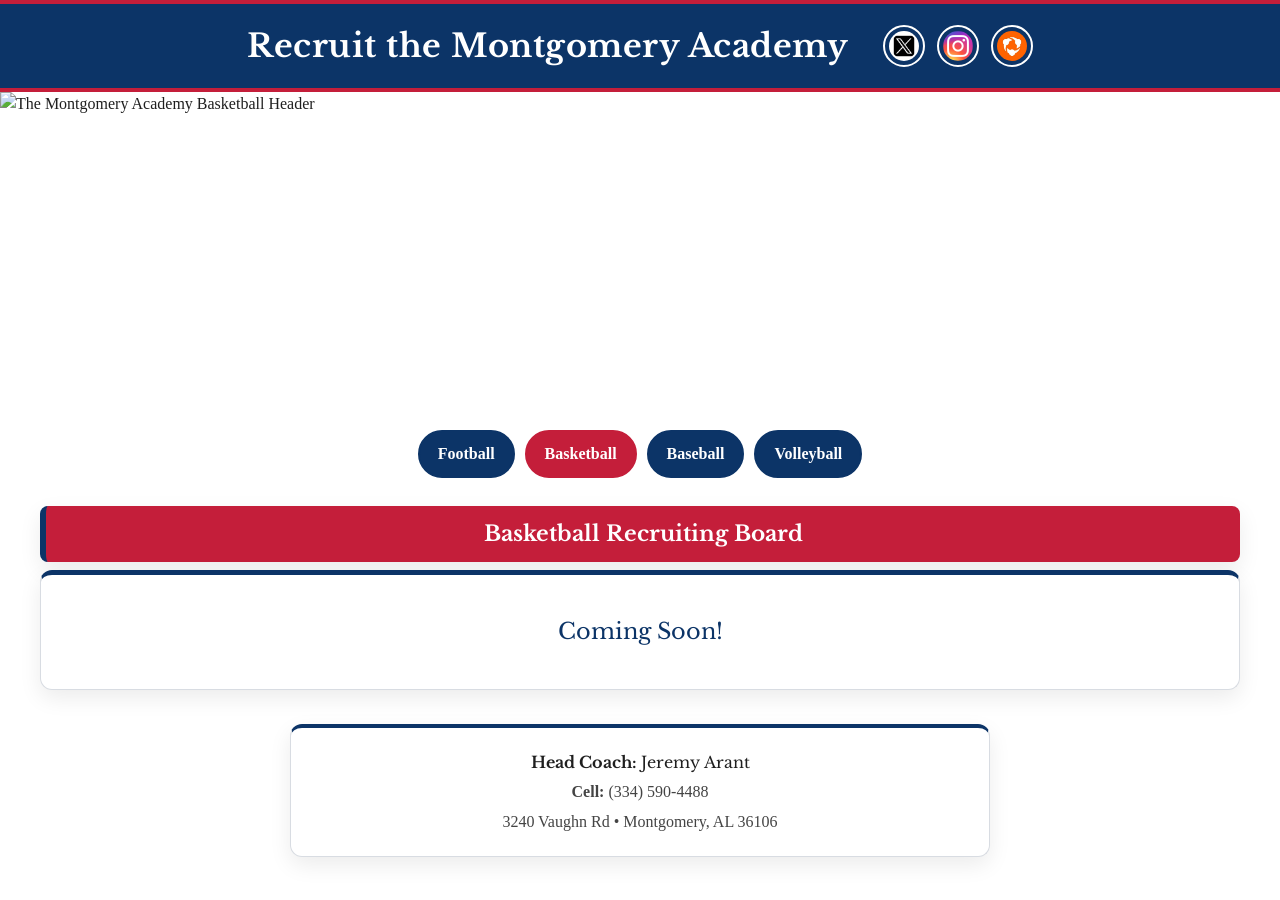
==== basketball.html @ 012d75ca "Add files via upload" ====
<!DOCTYPE html>
<html lang="en">
<head>
  <meta charset="UTF-8" />
  <meta name="viewport" content="width=device-width, initial-scale=1.0" />
  <title>Recruit the Montgomery Academy</title>

  <link rel="preconnect" href="https://fonts.googleapis.com">
  <link rel="preconnect" href="https://fonts.gstatic.com" crossorigin>
  <link href="https://fonts.googleapis.com/css2?family=Libre+Baskerville:wght@400;700&display=swap" rel="stylesheet">

  <link rel="stylesheet" href="style.css" />
</head>
<body>

  <section class="title-bar">

  <div class="title-container">

    <h1>Recruit the Montgomery Academy</h1>

    <div class="title-social">

      <a href="https://x.com/ma_eagles_ath" target="_blank">
        <img src="images/x-logo.png" alt="X">
      </a>

      <a href="https://www.instagram.com/montgomeryacademy/" target="_blank">
        <img src="images/instagram.png" alt="Instagram">
      </a>
      
      <a href="https://fan.hudl.com/usa/al/montgomery/organization/13708/montgomery-academy/team/30314/boys-varsity-football" target="_blank">
        <img src="images/hudl.png" alt="Hudl">
      </a>
    </div>

  </div>

</section>

	<header class="site-header">
  <img src="" alt="The Montgomery Academy Basketball Header" class='header-photo'>
</header>


<nav class="sport-nav">
  <a href="index.html">Football</a>
  <a href="basketball.html"  class="active">Basketball</a>
  <a href="baseball.html">Baseball</a>
  <a href="volleyball.html">Volleyball</a>
</nav>

  <main class="page-content">

</section>

    <section id="quick-board" class="content-section">
  <div class="section-header">
    <h2>Basketball Recruiting Board</h2>
  </div>
  
  <div class="coming-soon-box">
        <p>Coming Soon!</p>
      </div>
    </section>

<section class="contact-card">

  <p class="contact-coach">
   <strong> Head Coach: </strong>Jeremy Arant
  </p>
  
  <p class="contact-phone">
   <strong> Cell: </strong> (334) 590-4488
  </p>
  
  <p class="contact-address">
    3240 Vaughn Rd • Montgomery, AL 36106
  </p>

  </main>

</body>
</html>
---- style.css ----
:root {
  --navy: #0c3467;
  --cardinal: #c41e3a;
  --light: #f5f6f8;
  --white: #ffffff;
  --text: #1f1f1f;
  --border: #d8dce2;
  --shadow: 0 8px 22px rgba(0, 0, 0, 0.08);
}

* {
  box-sizing: border-box;
}

html {
  scroll-behavior: smooth;
}

body {
  margin: 0;
  font-family: Georgia, serif;
  background: var(--white);
  color: var(--text);
  line-height: 1.5;
}

/* TITLE BAR */

.title-bar {
  background: var(--navy);
  color: var(--white);
  border-top: 4px solid var(--cardinal);
  border-bottom: 4px solid var(--cardinal);
  padding: 18px 20px;
  text-align: center;
}

.title-container {
  display: flex;
  align-items: center;
  justify-content: center;
  gap: 35px;
}

.title-bar h1 {
  margin: 0;
  font-family: 'Libre Baskerville', serif;
  font-size: 2rem;
  font-weight: 700;
  letter-spacing: 0.5px;
}

.title-social {
  display: flex;
  gap: 12px;
}

.title-social a {
  width: 42px;
  height: 42px;
  display: flex;
  align-items: center;
  justify-content: center;
  text-decoration: none;
}

.title-social img {
  width: 100%;
  height: 100%;
  object-fit: contain;
  border-radius: 50%;
  border: 2px solid white;
  padding: 4px;
  display: block;
}
/* HEADER */

/* Default header setup for football/baseball/basketball */
.site-header {
  width: 100vw;
  margin: 0;
  padding: 0;
}

.site-header img {
  width: 100vw;
  height: 320px;
  object-fit: cover;
  object-position: center 55%;
  display: block;
}

/* Volleyball-only override */
.volleyball-header {
  background: #ffffff;
}

.volleyball-header .header-photo-wrap {
  height: 320px;
  overflow: hidden;
  display: flex;
  justify-content: center;
  align-items: center;
}

.volleyball-header .header-photo {
  width: auto;
  height: 100%;
  object-fit: contain;
  object-position: center;
  transform: scale(1.9) translateY(30px);
  display: block;
}

.photo-shift-down{
  transform:translateY(0px);
}

.zoom-volleyball {
  transform: scale(1.5) translateY(35px);
}

/* NAVIGATION BAR */
.sport-nav {
  display: flex;
  flex-wrap: wrap;
  justify-content: center;
  gap: 10px;
  margin: 18px 0 28px;
}

.sport-nav a {
  display: inline-block;
  padding: 10px 18px;
  background: var(--navy);
  color: var(--white);
  text-decoration: none;
  border-radius: 999px;
  font-weight: 700;
  border: 2px solid var(--navy);
  transition: 0.2s ease;
}

.sport-nav a:hover {
  background: var(--white);
  color: var(--navy);
}

.sport-nav a.active {
  background: var(--cardinal);
  border-color: var(--cardinal);
  color: var(--white);
}
/* CONTACT ROW */

.contact-row {
  display: flex;
  justify-content: space-between;
  align-items: center;
  gap: 20px;
  padding: 18px 28px;
  background: var(--white);
  border-bottom: 1px solid var(--border);
}

.contact-item {
  flex: 1;
  font-size: 1.1rem;
}

.contact-left {
  text-align: left;
}

.contact-center {
  text-align: center;
}

.contact-right {
  text-align: right;
}

.contact-card {
  width: min(700px, 94%);
  margin: 24px auto 28px auto;
  padding: 16px 24px;

  background: var(--white);
  border: 1px solid var(--border);
  border-top: 4px solid var(--navy);

  border-radius: 12px;
  box-shadow: var(--shadow);

  text-align: center;
}

.contact-card p {
  margin: 6px 0;
  font-size: 1rem;
}

.contact-coach {
  font-family: 'Libre Baskerville', serif;
  font-size: 1.1rem;
}

.contact-address {
  color: #444;
}

.contact-phone {
  color: #444;
}
/* PAGE LAYOUT */

.page-content {
  width: min(1200px, 94%);
  margin: 28px auto 40px;
}

.content-section {
  margin-bottom: 34px;
}

.section-header {
  background: var(--cardinal);
  color: var(--white);
  border-left: 6px solid var(--navy);
  padding: 12px 16px;
  margin-bottom: 8px;
  border-radius: 8px;
  box-shadow: var(--shadow);
  text-align: center;
}

.section-header h2 {
  margin: 0;
  font-family: 'Libre Baskerville', serif;
  font-size: 1.35rem;
}

/* QUICK BOARD */

.quick-board {
  display: grid;
  grid-template-columns: repeat(2, minmax(0, 1fr));
  gap: 18px;
}

.quick-board-item {
  background: var(--white);
  border: 1px solid var(--border);
  border-top: 5px solid var(--navy);
  border-radius: 12px;
  padding: 18px 20px;
  box-shadow: var(--shadow);
  min-height: 120px;
}

/* EXPANDABLE CARD */

.qb-dropdown {
  width: 100%;
}

.qb-summary {
  list-style: none;
  cursor: pointer;
}

.qb-summary::-webkit-details-marker {
  display: none;
}

.qb-main {
  display: flex;
  align-items: center;
  justify-content: space-between;
  gap: 16px;
  width: 100%;
}

/* PLAYER IMAGE IN QUICK BOARD */

.qb-photo-wrap {
  width: 110px;
  height: 110px;
  flex: 0 0 110px;
  border-radius: 50%;
  overflow: hidden;
  border: 4px solid var(--cardinal);
  background: #eceff3;
}

.qb-photo {
  width: 100%;
  height: 100%;
  object-fit: cover;
  object-position: center top;
  display: block;
}

.photo-Jarrett {
  transform: scale(2.4) translateX(-1.5%);
  transform-origin: center 19%;
}

.photo-Knox {
  transform: scale(2.5) translateX(-1.5%);
  transform-origin: center 21%;
}

.photo-Reid {
  transform: scale(2.4) translateX(1%);
  transform-origin: center 13%;
}

.photo-Ali {
  transform: scale(2.5) translateX(1%);
  transform-origin: center 27%;
}

.photo-up {
  object-position: center 10%;
}

.photo-down {
  object-position: center 40%;
}

.photo-left {
  object-position: 35% top;
}

.photo-right {
  object-position: 70% top;
}

/* QUICK BOARD TEXT */

.qb-text {
  flex: 1;
}

.qb-text h3 {
  margin: 0 0 10px 0;
  font-family: 'Libre Baskerville', serif;
  font-size: 1.2rem;
  color: var(--navy);
}

.qb-text p {
  margin: 6px 0;
  font-size: 1.05rem;
}

/* QUICK BOARD RIGHT SIDE */

.qb-right {
  display: flex;
  align-items: center;
  justify-content: center;
  gap: 10px;
}

.qb-icons {
  display: flex;
  flex-direction: column;
  gap: 10px;
  align-items: center;
}

.qb-icons a {
  display: flex;
  align-items: center;
  justify-content: center;
  width: 50px;
  height: 50px;
  min-width: 50px;
  min-height: 50px;
  border-radius: 50%;
  overflow: hidden;
  background: transparent;
  border: none;
  text-decoration: none;
  padding: 0;
}

.qb-icons img {
  width: 100%;
  height: 100%;
  display: block;
  object-fit: contain;
  padding: 4px;
  border-radius: 50%;
}

.qb-arrow-wrap {
  display: flex;
  align-items: center;
  justify-content: center;
}

.qb-arrow {
  font-size: 1rem;
  color: var(--navy);
  line-height: 1;
  transition: transform 0.25s ease;
}

.qb-break {
  display: none;
}

.qb-details {
  margin-top: 6px;
  padding-top: 6px;
  border-top: 1px solid var(--border);

  display: grid;
  grid-template-columns: repeat(3, 1fr);

  column-gap: 18px;
  row-gap: 1px;

  text-align: center;
}

.qb-details p {
  margin: 1;
  padding: 0;
  line-height: 1.2;
  font-size: 1rem;
}

.qb-dropdown[open] .qb-details {
  opacity: 1;
  transform: translateY(0);
}

.qb-dropdown[open] .qb-arrow {
  transform: rotate(180deg);
}

/* SCHEDULE GRAPHICS */
.schedule-grid {
  display: grid;
  grid-template-columns: 1fr 1fr;
  gap: 28px;
  margin-top: 6px;
  align-items: start;
}

.schedule-item {
  text-align: center;
  align-self: start;
}

.schedule-item h3 {
  font-family: 'Libre Baskerville', serif;
  margin-top: 0;
  margin-bottom: 2px;
  color: var(--navy);
  line-height: 1.1;
}

.spring-note,
.schedule-note {
  margin: 2px 0 6px 0;
  font-size: 0.9rem;
  text-align: center;
  color: #555;
  line-height: 1.25;
}

.schedule-item img {
  width: 100%;
  border-radius: 10px;
  box-shadow: var(--shadow);
  display: block;
}

.schedule-card,
.spring-card {
  background: var(--white);
  border: 1px solid var(--border);
  border-top: 5px solid var(--navy);
  border-radius: 12px;
  box-shadow: var(--shadow);
  padding: 16px 20px;
}

.schedule-card {
  align-content: start;
}

.schedule-row {
  display: grid;
  grid-template-columns: 200px 1fr 70px;
  align-items: center;
  justify-items: start;
  padding: 6px 0;
  border-bottom: 1px solid var(--border);
}

.schedule-row:last-child {
  border-bottom: none;
}

.sched-date {
  font-family: 'Libre Baskerville', serif;
  text-align: left;
  justify-self: start;
  color: var(--navy);
}

.sched-team {
  text-align: left;
  justify-self: start;
}

.sched-loc {
  text-align: left;
  justify-self: start;
  font-weight: 700;
}

.sched-loc-home {
  text-align: left;
  justify-self: start;
  color: var(--navy);
  font-weight: 700;
}

.sched-loc-away {
  text-align: left;
  justify-self: start;
  color: var(--cardinal);
  font-weight: 700;
}

.spring-card {
  display: grid;
  grid-template-columns: repeat(2, 1fr);
  grid-template-rows: repeat(4, auto);
  grid-auto-flow: column;
  align-content: center;
  gap: 14px;
  background: var(--white);
  border: 1px solid var(--border);
  border-top: 5px solid var(--navy);
  border-radius: 12px;
  box-shadow: var(--shadow);
  padding: 16px 20px;
}

.spring-item {
  text-align: center;
  padding: 6px 0;
}

.spring-item strong {
  display: block;
  font-family: 'Libre Baskerville', serif;
  color: var(--navy);
  margin-bottom: 6px;
}

.spring-item span {
  display: block;
  font-size: 0.92rem;
  line-height: 1.25;
}

/* RESPONSIVE */

@media (max-width: 980px) {
  .quick-board {
    grid-template-columns: 1fr;
  }

  .contact-row {
    flex-direction: column;
    text-align: center;
  }

  .contact-left,
  .contact-center,
  .contact-right {
    text-align: center;
  }
}

@media (max-width: 640px) {
  .title-container {
    flex-direction: column;
    gap: 14px;
  }

  .title-bar h1 {
    font-size: 1.4rem;
    text-align: center;
  }

  .site-header img {
    height: 180px;
  }

  .schedule-grid {
    grid-template-columns: 1fr;
    gap: 16px;
  }

  .schedule-card,
  .spring-card {
    padding: 14px 16px;
  }

  .schedule-row {
    grid-template-columns: 110px 1fr 55px;
    column-gap: 8px;
    padding: 6px 0;
  }

  .sched-date,
  .sched-team,
  .sched-loc,
  .sched-loc-home,
  .sched-loc-away {
    font-size: 0.85rem;
  }
  
  .spring-card {
    grid-template-columns: 1fr;
    grid-template-rows: none;
    grid-auto-flow: row;
    gap: 10px;
  }

  .qb-main {
    gap: 12px;
  }

  .qb-break {
    display: block;
    height: 3px;
  }

  .qb-arrow-wrap {
    display: none;
  }

  .qb-photo-wrap {
    width: 80px;
    height: 80px;
    flex: 0 0 80px;
  }

  .qb-icons a {
    width: 30px;
    height: 30px;
  }

  .qb-icons {
    gap: 6px;
  }

  .qb-text h3 {
    font-size: 0.95rem;
  }

  .qb-text p {
    font-size: 0.82rem;
  }

  .qb-details p {
    font-size: 0.8rem;
  }
}

.coming-soon-box {
  background: var(--white);
  border: 1px solid var(--border);
  border-top: 5px solid var(--navy);
  border-radius: 12px;
  box-shadow: var(--shadow);
  padding: 40px 24px;
  text-align: center;
}

.coming-soon-box p {
  margin: 0;
  font-family: 'Libre Baskerville', serif;
  font-size: 1.4rem;
  color: var(--navy);
}
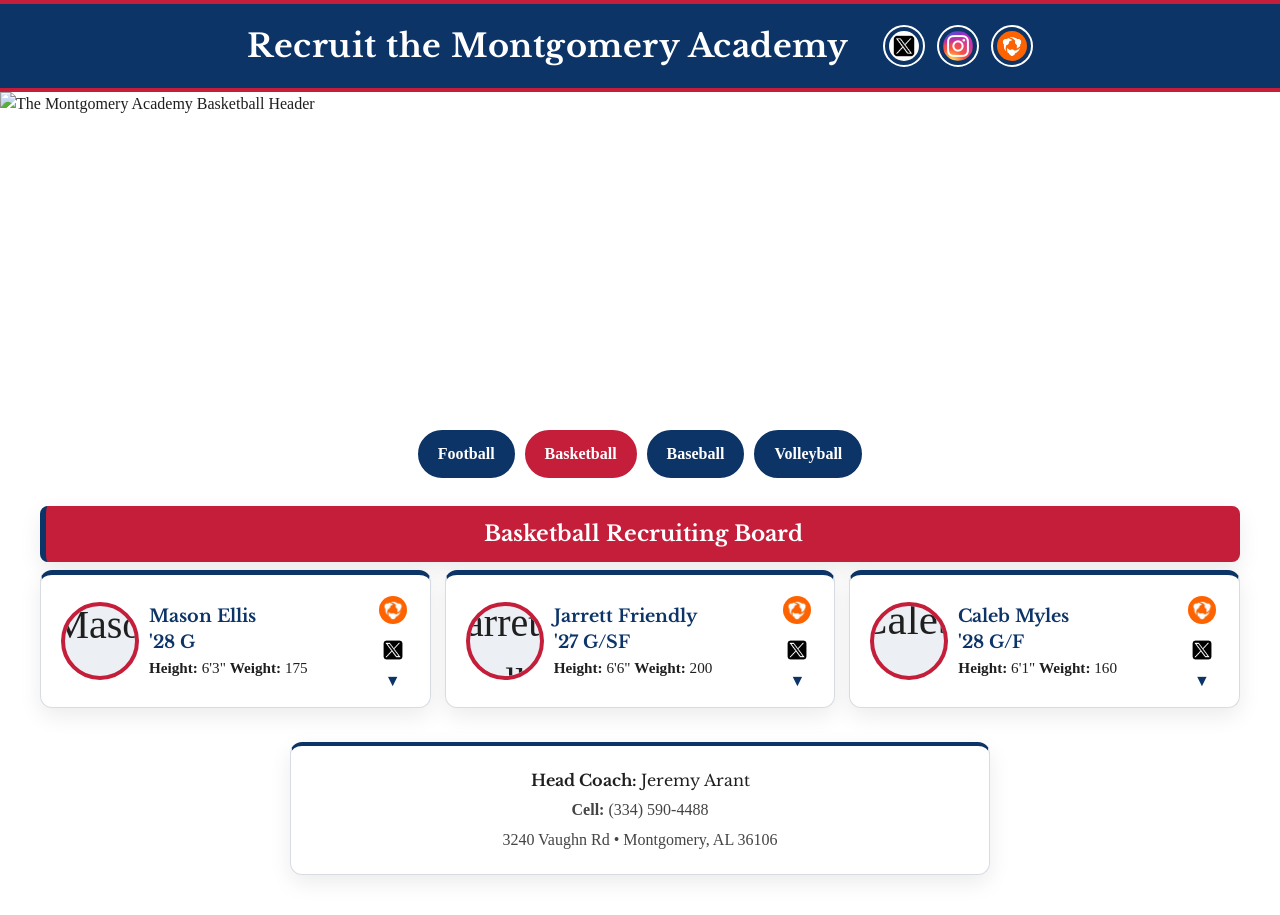
==== commit 9bbc49f9: "Add files via upload" ====
--- a/basketball.html
+++ b/basketball.html
@@ -38,8 +38,8 @@
 
 </section>
 
-	<header class="site-header">
-  <img src="" alt="The Montgomery Academy Basketball Header" class='header-photo'>
+	<header class="site-header2">
+  <img src="images/Basketball.jpg" alt="The Montgomery Academy Basketball Header" class='header-photo'>
 </header>
 
 
@@ -54,16 +54,177 @@
 
 </section>
 
-    <section id="quick-board" class="content-section">
+    <section id="quick-board2" class="content-section">
   <div class="section-header">
     <h2>Basketball Recruiting Board</h2>
   </div>
   
-  <div class="coming-soon-box">
-        <p>Coming Soon!</p>
+<div class="quick-board2">
+<article class="quick-board-item">
+  <details class="qb-dropdown">
+    <summary class="qb-summary">
+      <div class="qb-main">
+
+        <div class="qb-photo-wrap">
+          <img src="images/Mason.jpg" alt="Mason Ellis" class="qb-photo photo-Mason">
+                  </div>
+
+        <div class="qb-text">
+          <h3 class="qb-name">Mason Ellis</h3>
+
+          <h3 class="qb-name">'28 G</h3>
+
+          <p class="qb-meta">
+            <strong>Height:</strong> 6'3"
+            <strong>Weight:</strong> 175
+          </p>
+        </div>
+
+        <div class="qb-right">
+          <div class="qb-icons">
+            <a href="https://drive.google.com/file/d/1Ukj9hL-g4rFI_FQPyDTxXv0W1o8ekswT/view?usp=sharing"
+               target="_blank"
+               rel="noopener noreferrer"
+               aria-label="Hudl Highlights">
+              <img src="images/hudl.png" alt="Hudl">
+            </a>
+
+            <a href="https://x.com/Masewitdashift?s=20"
+               target="_blank"
+               rel="noopener noreferrer"
+               aria-label="X Profile">
+              <img src="images/x-logo.png" alt="X">
+            </a>
+          </div>
+
+          <div class="qb-arrow-wrap">
+            <span class="qb-arrow">▼</span>
+          </div>
+        </div>
+
       </div>
-    </section>
-
+    </summary>
+
+    <div class="qb-details2">
+      <p><strong>Vert:</strong> 33.3</p>
+      <p><strong>Wingspan:</strong> 78</p>
+      <p><strong>AAU:</strong> Atlanta Xpress</p>
+      <p><strong>GPA:</strong> 4.4</p>
+    </div>
+
+  </details>
+</article>
+
+<article class="quick-board-item">
+  <details class="qb-dropdown">
+    <summary class="qb-summary">
+      <div class="qb-main">
+
+        <div class="qb-photo-wrap">
+          <img src="images/Jarrett2.jpg" alt="Jarrett Friendly" class="qb-photo photo-Jarrett2">
+        </div>
+
+        <div class="qb-text">
+          <h3 class="qb-name">Jarrett Friendly</h3>
+
+          <h3 class="qb-name">'27 G/SF</h3>
+
+          <p class="qb-meta">
+            <strong>Height:</strong> 6'6"
+            <strong>Weight:</strong> 200
+          </p>
+        </div>
+
+        <div class="qb-right">
+          <div class="qb-icons">
+            <a href="https://drive.google.com/file/d/1gHXSfvMbYQwv6MFNz6QfVTBNcpWHlJsC/view?usp=drive_link"
+               target="_blank"
+               rel="noopener noreferrer"
+               aria-label="Hudl Highlights">
+              <img src="images/hudl.png" alt="Hudl">
+            </a>
+
+            <a href="https://x.com/JarrettFriendl1?s=20"
+               target="_blank"
+               rel="noopener noreferrer"
+               aria-label="X Profile">
+              <img src="images/x-logo.png" alt="X">
+            </a>
+          </div>
+
+          <div class="qb-arrow-wrap">
+            <span class="qb-arrow">▼</span>
+          </div>
+        </div>
+
+      </div>
+    </summary>
+
+    <div class="qb-details2">
+      <p><strong>Vert:</strong> 34</p>
+      <p><strong>Wingspan:</strong> 80</p>
+      <p><strong>AAU:</strong> Pro One</p>
+      <p><strong>GPA:</strong> 3.1</p>
+    </div>
+
+  </details>
+</article>
+<article class="quick-board-item">
+  <details class="qb-dropdown">
+    <summary class="qb-summary">
+      <div class="qb-main">
+
+        <div class="qb-photo-wrap">
+          <img src="images/Caleb.jpg" alt="Caleb Myles" class="qb-photo photo-Caleb">
+        </div>
+
+        <div class="qb-text">
+          <h3 class="qb-name">Caleb Myles</h3>
+
+          <h3 class="qb-name">'28 G/F</h3>
+
+          <p class="qb-meta">
+            <strong>Height:</strong> 6'1"
+            <strong>Weight:</strong> 160
+          </p>
+        </div>
+
+        <div class="qb-right">
+          <div class="qb-icons">
+            <a href="https://drive.google.com/file/d/1ySQ1QS1LKUKDptJc65LvAsfjpaWhAKTS/view?usp=sharing"
+               target="_blank"
+               rel="noopener noreferrer"
+               aria-label="Hudl Highlights">
+              <img src="images/hudl.png" alt="Hudl">
+            </a>
+
+            <a href="https://x.com/CMylesHoops2028?s=20"
+               target="_blank"
+               rel="noopener noreferrer"
+               aria-label="X Profile">
+              <img src="images/x-logo.png" alt="X">
+            </a>
+          </div>
+
+          <div class="qb-arrow-wrap">
+            <span class="qb-arrow">▼</span>
+          </div>
+        </div>
+
+      </div>
+    </summary>
+
+    <div class="qb-details2">
+      <p><strong>Vert:</strong> 32.4</p>
+      <p><strong>Wingspan:</strong> 77</p>
+      <p><strong>AAU:</strong> Bama Hoops</p>
+      <p><strong>GPA:</strong> 3.8</p>
+    </div>
+
+  </details>
+</article>
+</div>
+</section>
 <section class="contact-card">
 
   <p class="contact-coach">
--- a/style.css
+++ b/style.css
@@ -82,11 +82,25 @@
   padding: 0;
 }
 
+
 .site-header img {
   width: 100vw;
   height: 320px;
   object-fit: cover;
   object-position: center 55%;
+  display: block;
+}
+.site-header2 {
+  width: 100vw;
+  margin: 0;
+  padding: 0;
+}
+
+.site-header2 img {
+  width: 100vw;
+  height: 320px;
+  object-fit: cover;
+  object-position: center 22%;
   display: block;
 }
 
@@ -240,7 +254,7 @@
   font-size: 1.35rem;
 }
 
-/* QUICK BOARD */
+/* QUICK BOARD BASE — FOOTBALL / BASEBALL / VOLLEYBALL */
 
 .quick-board {
   display: grid;
@@ -258,8 +272,6 @@
   min-height: 120px;
 }
 
-/* EXPANDABLE CARD */
-
 .qb-dropdown {
   width: 100%;
 }
@@ -280,8 +292,6 @@
   gap: 16px;
   width: 100%;
 }
-
-/* PLAYER IMAGE IN QUICK BOARD */
 
 .qb-photo-wrap {
   width: 110px;
@@ -301,46 +311,9 @@
   display: block;
 }
 
-.photo-Jarrett {
-  transform: scale(2.4) translateX(-1.5%);
-  transform-origin: center 19%;
-}
-
-.photo-Knox {
-  transform: scale(2.5) translateX(-1.5%);
-  transform-origin: center 21%;
-}
-
-.photo-Reid {
-  transform: scale(2.4) translateX(1%);
-  transform-origin: center 13%;
-}
-
-.photo-Ali {
-  transform: scale(2.5) translateX(1%);
-  transform-origin: center 27%;
-}
-
-.photo-up {
-  object-position: center 10%;
-}
-
-.photo-down {
-  object-position: center 40%;
-}
-
-.photo-left {
-  object-position: 35% top;
-}
-
-.photo-right {
-  object-position: 70% top;
-}
-
-/* QUICK BOARD TEXT */
-
 .qb-text {
   flex: 1;
+  min-width: 0;
 }
 
 .qb-text h3 {
@@ -355,13 +328,12 @@
   font-size: 1.05rem;
 }
 
-/* QUICK BOARD RIGHT SIDE */
-
 .qb-right {
   display: flex;
   align-items: center;
   justify-content: center;
   gap: 10px;
+  flex-shrink: 0;
 }
 
 .qb-icons {
@@ -413,36 +385,176 @@
   display: none;
 }
 
+
+/* BASKETBALL QUICK BOARD ONLY */
+
+.quick-board2 {
+  display: grid;
+  grid-template-columns: repeat(3, minmax(0, 1fr));
+  gap: 14px;
+}
+
+/* convert card layout to compact 3-column structure */
+
+.quick-board2 .qb-main {
+  display: grid;
+  grid-template-columns: 78px minmax(0, 1fr) auto;
+  align-items: center;
+  gap: 10px;
+}
+
+/* center text relative to photo */
+
+.quick-board2 .qb-text {
+  display: flex;
+  flex-direction: column;
+  justify-content: center;
+}
+
+/* restore icon column alignment */
+
+.quick-board2 .qb-right {
+  display: flex;
+  flex-direction: column;
+  align-items: center;
+  justify-content: center;
+  gap: 6px;
+}
+
+/* restore icon sizing */
+
+.quick-board2 .qb-icons {
+  display: flex;
+  flex-direction: column;
+  gap: 6px;
+}
+
+.quick-board2 .qb-icons a {
+  width: 34px;
+  height: 34px;
+  min-width: 28px;
+  min-height: 28px;
+}
+
+.quick-board2 .qb-icons img {
+  padding: 3px;
+}
+
+/* resize photo for 3-column cards */
+
+.quick-board2 .qb-photo-wrap {
+  width: 78px;
+  height: 78px;
+}
+
+/* basketball text sizing */
+
+.quick-board2 .qb-name {
+  font-size: 1.1rem;
+  margin: 0;
+}
+
+.quick-board2 .qb-meta {
+  font-size: 0.95rem;
+  margin: 2px 0 0;
+}
+
+.quick-board2 .qb-measure {
+  font-size: 0.75rem;
+  margin: 2px 0 0;
+}
+/* DETAILS */
+
 .qb-details {
   margin-top: 6px;
   padding-top: 6px;
   border-top: 1px solid var(--border);
-
   display: grid;
   grid-template-columns: repeat(3, 1fr);
-
   column-gap: 18px;
   row-gap: 1px;
-
-  text-align: center;
-}
-
-.qb-details p {
-  margin: 1;
+  text-align: center;
+}
+
+.qb-details2 {
+  margin-top: 6px;
+  padding-top: 6px;
+  border-top: 1px solid var(--border);
+  display: grid;
+  grid-template-columns: repeat(2, 1fr);
+  column-gap: 18px;
+  row-gap: 6px;
+  text-align: center;
+}
+
+.qb-details p,
+.qb-details2 p {
+  margin: 1px 0;
   padding: 0;
-  line-height: 1.2;
+  line-height: 1.35;
   font-size: 1rem;
 }
 
-.qb-dropdown[open] .qb-details {
-  opacity: 1;
-  transform: translateY(0);
+.quick-board2 .qb-details2 p {
+  font-size: 0.8rem;
 }
 
 .qb-dropdown[open] .qb-arrow {
   transform: rotate(180deg);
 }
 
+
+/* PHOTO POSITIONING */
+
+.photo-Jarrett {
+  transform: scale(2.4) translateX(-1.5%);
+  transform-origin: center 19%;
+}
+
+.photo-Jarrett2 {
+  transform: scale(2.5) translateX(-4%);
+  transform-origin: center 12%;
+}
+
+.photo-Mason {
+  transform: scale(2.5) translateX(0.5%);
+  transform-origin: center 10%;
+}
+
+.photo-Caleb {
+  transform: scale(2.7) translateX(0.5%);
+  transform-origin: center 15%;
+}
+.photo-Knox {
+  transform: scale(2.5) translateX(-1.5%);
+  transform-origin: center 21%;
+}
+
+.photo-Reid {
+  transform: scale(2.4) translateX(1%);
+  transform-origin: center 13%;
+}
+
+.photo-Ali {
+  transform: scale(2.5) translateX(1%);
+  transform-origin: center 27%;
+}
+
+.photo-up {
+  object-position: center 10%;
+}
+
+.photo-down {
+  object-position: center 40%;
+}
+
+.photo-left {
+  object-position: 35% top;
+}
+
+.photo-right {
+  object-position: 70% top;
+}
 /* SCHEDULE GRAPHICS */
 .schedule-grid {
   display: grid;
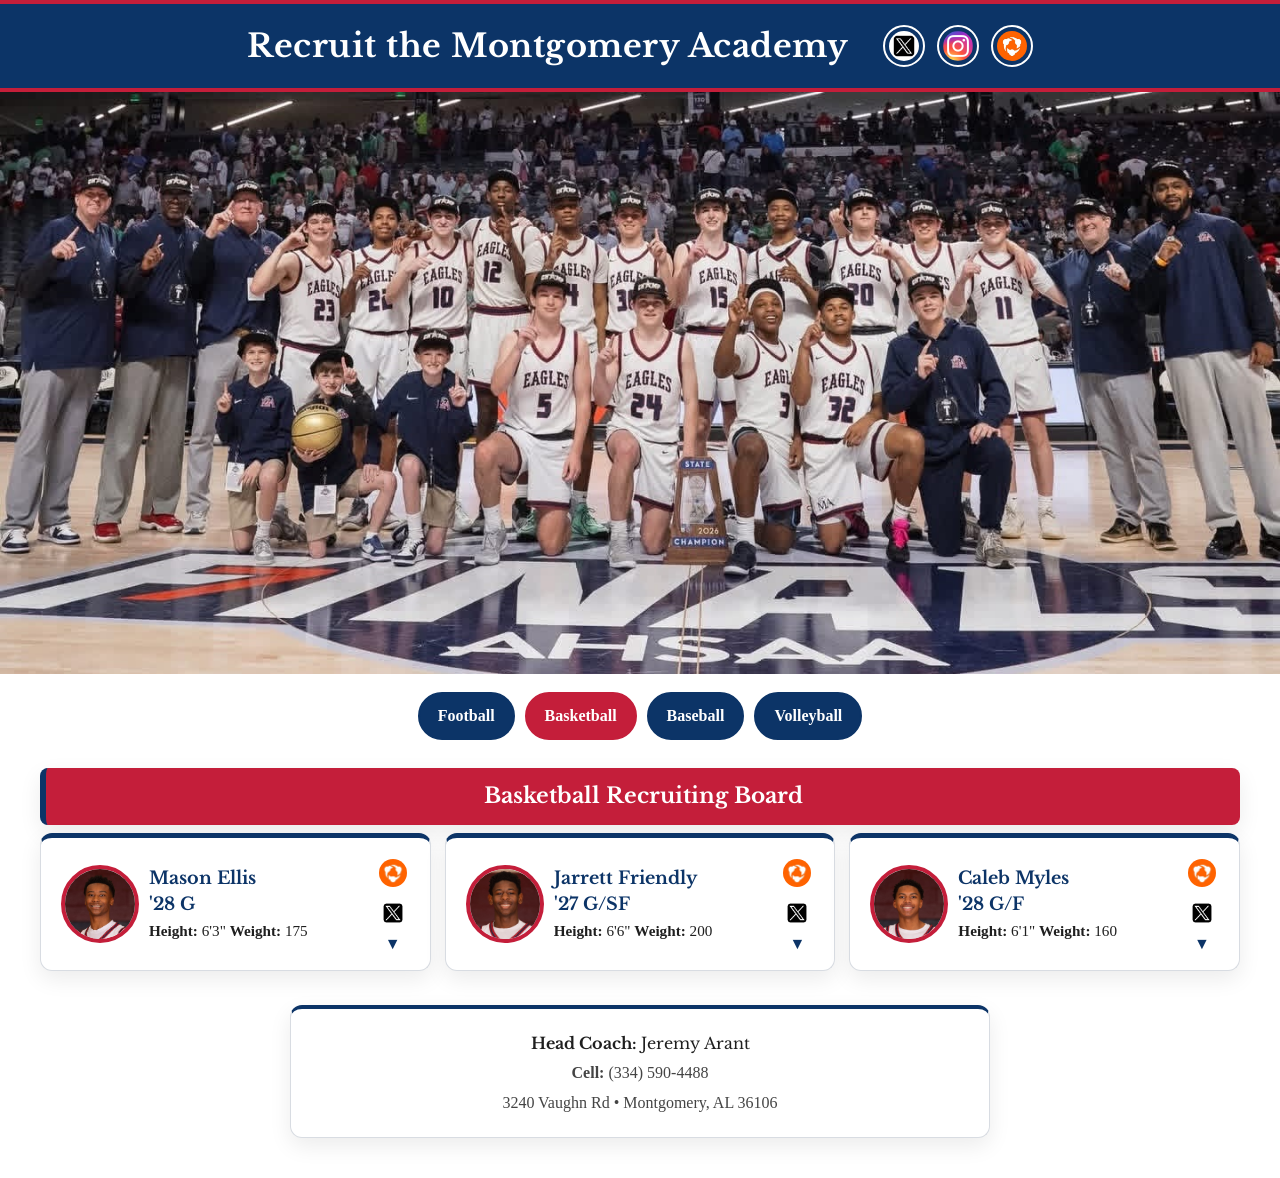
==== commit dfd33234: "Add files via upload" ====
--- a/basketball.html
+++ b/basketball.html
@@ -29,7 +29,7 @@
         <img src="images/instagram.png" alt="Instagram">
       </a>
       
-      <a href="https://fan.hudl.com/usa/al/montgomery/organization/13708/montgomery-academy/team/30314/boys-varsity-football" target="_blank">
+      <a href="https://fan.hudl.com/usa/al/montgomery/organization/13708/montgomery-academy/team/331252/boys-varsity-basketball?shared=true" target="_blank">
         <img src="images/hudl.png" alt="Hudl">
       </a>
     </div>
--- a/style.css
+++ b/style.css
@@ -75,34 +75,21 @@
 }
 /* HEADER */
 
-/* Default header setup for football/baseball/basketball */
+/* DEFAULT HEADER (football / baseball / basketball) */
+
 .site-header {
-  width: 100vw;
-  margin: 0;
-  padding: 0;
-}
-
-
-.site-header img {
-  width: 100vw;
-  height: 320px;
-  object-fit: cover;
-  object-position: center 55%;
+  width: 100%;
+  overflow: hidden;
+}
+
+/* responsive header image – shows full image */
+
+.header-photo {
+  width: 100%;
+  height: auto;
   display: block;
 }
-.site-header2 {
-  width: 100vw;
-  margin: 0;
-  padding: 0;
-}
-
-.site-header2 img {
-  width: 100vw;
-  height: 320px;
-  object-fit: cover;
-  object-position: center 22%;
-  display: block;
-}
+
 
 /* Volleyball-only override */
 .volleyball-header {
@@ -791,6 +778,29 @@
   }
 }
 
+@media (max-width: 1000px) {
+  .quick-board2 {
+    grid-template-columns: repeat(2, minmax(0, 1fr));
+  }
+}
+
+@media (max-width: 700px) {
+  .quick-board2 {
+    grid-template-columns: 1fr;
+  }
+}
+
+@media (max-width: 900px) {
+  .header-photo {
+    height: 240px;
+  }
+}
+
+@media (max-width: 600px) {
+  .header-photo {
+    height: 180px;
+  }
+}
 .coming-soon-box {
   background: var(--white);
   border: 1px solid var(--border);
